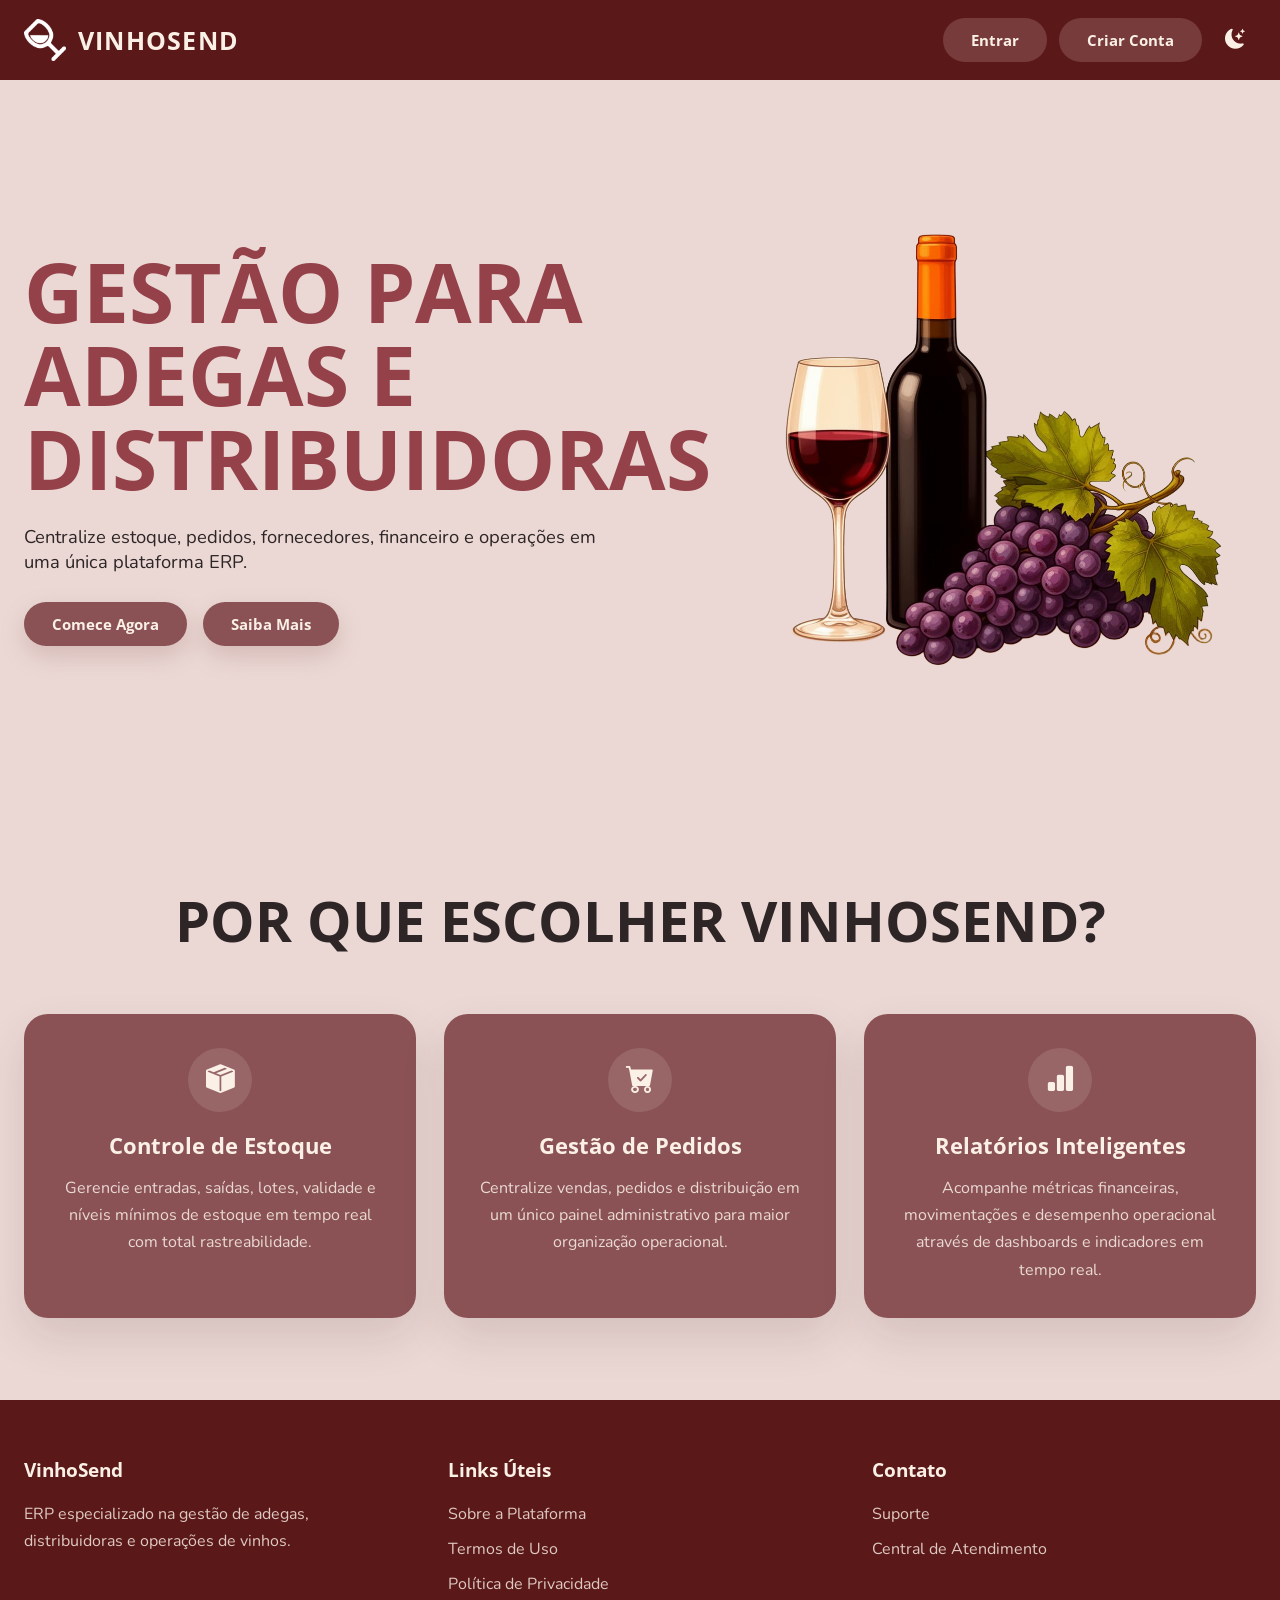
==== index.html @ 38fabe78 "revertendo alteracoes da atividade de git" ====
<!DOCTYPE html>
<html lang="pt-BR">
<head>
  <meta charset="UTF-8">
  <meta name="viewport" content="width=device-width, initial-scale=1.0">
  <title>VinhoSend</title>
  <meta name="description" content="VinhoSend — Controle estoque, pedidos, fornecedores e financeiro em uma única plataforma.">
  <meta name="author" content="VinhoSend">
  <link rel="preconnect" href="https://fonts.googleapis.com">
  <link rel="preconnect" href="https://fonts.gstatic.com" crossorigin>
  <link href="https://fonts.googleapis.com/css2?family=Nunito:wght@400;600;700&family=Open+Sans:wght@400;600;700&display=swap" rel="stylesheet">
  <link rel="stylesheet" href="https://cdn.jsdelivr.net/npm/bootstrap-icons@1.11.3/font/bootstrap-icons.min.css">
  <link rel="stylesheet" href="styles.css">
</head>
<body>
  <div class="site-shell">
    <nav class="navbar">
      <a href="index.html" class="brand" aria-label="VinhoSend">
        <img src="assets/logo-taca-branca.svg" alt="Logo VinhoSend" class="brand-logo">
        <span class="brand-text">VinhoSend</span>
      </a>

      <div class="nav-actions">
        <a href="login.php" class="pill-btn pill-secondary">Entrar</a>
        <a href="registro.php" class="pill-btn pill-secondary">Criar Conta</a>
        <button type="button" id="themeToggle" class="theme-toggle" aria-label="Alternar tema">
          <i class="bi bi-moon-stars-fill icon-moon"></i>
          <i class="bi bi-sun-fill icon-sun"></i>
        </button>
      </div>
    </nav>

    <main>
      <section class="hero-section">
        <div class="container hero-grid">
          <div class="hero-copy fade-in-up">
            <h1>Gestão para<br>Adegas e Distribuidoras</h1>
            <p>Centralize estoque, pedidos, fornecedores, financeiro e operações em uma única plataforma ERP.</p>
            <div class="hero-actions">
              <a href="registro.php" class="pill-btn pill-primary">Comece Agora</a>
              <a href="#features" class="pill-btn pill-primary">Saiba Mais</a>
            </div>
          </div>
          <div class="hero-image-wrap fade-in-up delay-1">
            <img src="assets/wine-hero.png" alt="Garrafa de vinho com taça e uvas" class="hero-image">
          </div>
        </div>
      </section>

      <section id="features" class="features-section">
        <div class="container">
          <h2>Por que escolher VinhoSend?</h2>
          <div class="features-grid">
            <article class="feature-card fade-in-up">
              <div class="feature-icon" aria-hidden="true"><i class="bi bi-box-seam-fill"></i></div>
              <h3>Controle de Estoque</h3>
              <p>Gerencie entradas, saídas, lotes, validade e níveis mínimos de estoque em tempo real com total rastreabilidade.</p>
            </article>
            <article class="feature-card fade-in-up delay-1">
              <div class="feature-icon" aria-hidden="true"><i class="bi bi-cart-check-fill"></i></div>
              <h3>Gestão de Pedidos</h3>
              <p>Centralize vendas, pedidos e distribuição em um único painel administrativo para maior organização operacional.</p>
            </article>
            <article class="feature-card fade-in-up delay-2">
              <div class="feature-icon" aria-hidden="true"><i class="bi bi-bar-chart-fill"></i></div>
              <h3>Relatórios Inteligentes</h3>
              <p>Acompanhe métricas financeiras, movimentações e desempenho operacional através de dashboards e indicadores em tempo real.</p>
            </article>
          </div>
        </div>
      </section>
    </main>

    <footer class="footer-main">
      <div class="container footer-grid">
        <div>
          <h3>VinhoSend</h3>
          <p>ERP especializado na gestão de adegas, distribuidoras e operações de vinhos.</p>
        </div>
        <div>
          <h3>Links Úteis</h3>
          <ul>
            <li><a href="index.html">Sobre a Plataforma</a></li>
            <li><a href="index.html">Termos de Uso</a></li>
            <li><a href="index.html">Política de Privacidade</a></li>
          </ul>
        </div>
        <div>
          <h3>Contato</h3>
          <ul>
            <li><a href="index.html">Suporte</a></li>
            <li><a href="index.html">Central de Atendimento</a></li>
          </ul>
        </div>
      </div>
    </footer>
  </div>

  <script src="script.js"></script>
</body>
</html>
---- styles.css ----
:root {
  --background: #ebd8d4;
  --foreground: #2d2526;
  --primary: #8a5254;
  --primary-foreground: #faf0e6;
  --secondary: #5b1819;
  --secondary-foreground: #faf0e6;
  --muted: #e0cac4;
  --muted-foreground: #69585a;
  --accent: #94414a;
  --border: #d8c0b9;
  --ring: rgba(138, 82, 84, 0.25);
  --shadow: 0 20px 45px rgba(58, 22, 24, 0.12);
  --shadow-soft: 0 10px 25px rgba(58, 22, 24, 0.08);
  --radius: 18px;
}

html.dark {
  --background: #2d2526;
  --foreground: #faf0e6;
  --primary: #9f595f;
  --primary-foreground: #faf0e6;
  --secondary: #4f1517;
  --secondary-foreground: #faf0e6;
  --muted: #3b3132;
  --muted-foreground: #cfbcb6;
  --accent: #b56069;
  --border: #4b3f40;
  --ring: rgba(181, 96, 105, 0.25);
  --shadow: 0 20px 45px rgba(0, 0, 0, 0.28);
  --shadow-soft: 0 10px 25px rgba(0, 0, 0, 0.16);
}

* { box-sizing: border-box; }
html { scroll-behavior: smooth; }
body {
  margin: 0;
  background: var(--background);
  color: var(--foreground);
  font-family: 'Nunito', sans-serif;
}

a { color: inherit; text-decoration: none; }
button, input { font: inherit; }
button { cursor: pointer; }
img { max-width: 100%; display: block; }

.site-shell {
  min-height: 100vh;
  display: flex;
  flex-direction: column;
}

.container {
  width: min(1280px, calc(100% - 48px));
  margin: 0 auto;
}

.navbar {
  background: var(--secondary);
  color: var(--secondary-foreground);
  padding: 18px 24px;
  display: flex;
  align-items: center;
  justify-content: space-between;
  gap: 20px;
}

.brand {
  display: inline-flex;
  align-items: center;
  gap: 12px;
}

.brand-logo {
  width: 42px;
  height: 42px;
  display: block;
  object-fit: contain;
  flex-shrink: 0;
}

.brand-text {
  font-family: 'Open Sans', sans-serif;
  font-weight: 700;
  font-size: 1.55rem;
  letter-spacing: 0.05em;
  text-transform: uppercase;
}

.nav-actions {
  display: flex;
  align-items: center;
  gap: 12px;
  flex-wrap: wrap;
}

.pill-btn {
  border: 0;
  border-radius: 999px;
  padding: 12px 28px;
  font-family: 'Open Sans', sans-serif;
  font-weight: 700;
  font-size: 0.95rem;
  transition: transform .2s ease, opacity .2s ease, background-color .2s ease, box-shadow .2s ease;
  display: inline-flex;
  align-items: center;
  justify-content: center;
  gap: 10px;
}

.pill-btn:hover { transform: translateY(-1px); }

.pill-primary {
  background: var(--primary);
  color: var(--primary-foreground);
  box-shadow: 0 10px 24px rgba(138, 82, 84, 0.22);
}

.pill-primary:hover { opacity: .93; }

.pill-secondary {
  background: rgba(138, 82, 84, 0.6);
  color: var(--secondary-foreground);
}

.pill-secondary:hover,
.pill-secondary.is-active { background: var(--primary); }

.theme-toggle {
  width: 42px;
  height: 42px;
  border-radius: 999px;
  border: 0;
  background: transparent;
  color: var(--secondary-foreground);
  display: inline-flex;
  align-items: center;
  justify-content: center;
  font-size: 1.15rem;
}

.theme-toggle i { font-size: 1.25rem; }
html:not(.dark) .icon-sun,
html.dark .icon-moon { display: none; }

.hero-section {
  min-height: 80vh;
  display: flex;
  align-items: center;
  padding: 56px 0 40px;
}

.hero-grid {
  display: grid;
  grid-template-columns: 1fr 1fr;
  gap: 32px;
  align-items: center;
}

.hero-copy h1,
.features-section h2,
.auth-card h1,
.footer-main h3 {
  font-family: 'Open Sans', sans-serif;
  font-weight: 700;
}

.hero-copy h1 {
  margin: 0 0 24px;
  font-size: clamp(2.8rem, 7vw, 5.1rem);
  line-height: 1.02;
  text-transform: uppercase;
  color: var(--accent);
}

.hero-copy p {
  margin: 0;
  font-size: 1.15rem;
  max-width: 580px;
}

.hero-actions {
  display: flex;
  gap: 16px;
  margin-top: 28px;
  flex-wrap: wrap;
}

.hero-image-wrap {
  display: flex;
  justify-content: center;
}

.hero-image {
  width: 100%;
  max-width: 540px;
  object-fit: contain;
}

.features-section { padding: 82px 0; }

.features-section h2 {
  margin: 0 0 56px;
  text-align: center;
  font-size: clamp(2rem, 5vw, 3.5rem);
  text-transform: uppercase;
}

.features-grid {
  display: grid;
  grid-template-columns: repeat(3, 1fr);
  gap: 28px;
}

.feature-card {
  background: var(--primary);
  color: var(--primary-foreground);
  border-radius: 24px;
  padding: 34px 28px;
  text-align: center;
  box-shadow: var(--shadow);
}

.feature-icon {
  width: 64px;
  height: 64px;
  margin: 0 auto 18px;
  border-radius: 50%;
  display: inline-flex;
  align-items: center;
  justify-content: center;
  background: rgba(250, 240, 230, 0.12);
}

.feature-icon i {
  font-size: 1.8rem;
  color: var(--primary-foreground);
}

.feature-card h3 {
  margin: 0 0 14px;
  font-family: 'Open Sans', sans-serif;
  font-size: 1.4rem;
}

.feature-card p {
  margin: 0;
  color: rgba(250, 240, 230, 0.86);
  line-height: 1.7;
}

.footer-main {
  margin-top: auto;
  background: var(--secondary);
  color: var(--secondary-foreground);
  padding: 56px 0;
}

.footer-grid {
  display: grid;
  grid-template-columns: repeat(3, 1fr);
  gap: 40px;
}

.footer-main h3 {
  margin: 0 0 18px;
  font-size: 1.2rem;
}

.footer-main p,
.footer-main li,
.footer-auth {
  color: rgba(250, 240, 230, 0.82);
  line-height: 1.7;
}

.footer-main ul {
  list-style: none;
  margin: 0;
  padding: 0;
}

.footer-main li + li { margin-top: 8px; }
.footer-main a:hover { color: #fff; }

.auth-main {
  flex: 1;
  display: flex;
  align-items: center;
  justify-content: center;
  padding: 64px 24px;
}

.auth-card {
  width: min(100%, 470px);
  background: transparent;
}

.auth-card h1 {
  margin: 0 0 10px;
  text-align: center;
  color: var(--accent);
  font-size: clamp(2.1rem, 5vw, 3rem);
}

.auth-card > p {
  margin: 0 0 34px;
  text-align: center;
  color: var(--muted-foreground);
}

.auth-form { display: grid; gap: 18px; }

.form-group { display: grid; gap: 8px; }

.form-group label {
  font-family: 'Open Sans', sans-serif;
  font-size: 0.92rem;
  font-weight: 700;
}

.form-group input {
  width: 100%;
  border: 1px solid var(--border);
  background: var(--muted);
  color: var(--foreground);
  border-radius: 14px;
  padding: 14px 16px;
  outline: none;
  transition: border-color .2s ease, box-shadow .2s ease;
}

.form-group input:focus {
  border-color: var(--primary);
  box-shadow: 0 0 0 4px var(--ring);
}

.password-wrap { position: relative; }
.password-wrap input { padding-right: 52px; }

.password-toggle {
  position: absolute;
  right: 12px;
  top: 50%;
  transform: translateY(-50%);
  width: 34px;
  height: 34px;
  border: 0;
  border-radius: 10px;
  background: transparent;
  color: var(--muted-foreground);
  display: inline-flex;
  align-items: center;
  justify-content: center;
}

.password-toggle i { font-size: 1.1rem; }
.submit-btn { width: 100%; margin-top: 6px; }

.auth-switch {
  margin-top: 22px;
  text-align: center;
  color: var(--muted-foreground);
}

.text-link {
  border: 0;
  background: transparent;
  color: var(--accent);
  font-weight: 700;
  padding: 0;
}

.footer-auth {
  background: var(--secondary);
  text-align: center;
  padding: 24px;
  font-size: 0.95rem;
}

.fade-in-up {
  opacity: 0;
  animation: fadeInUp .8s ease forwards;
}
.delay-1 { animation-delay: .12s; }
.delay-2 { animation-delay: .24s; }

@keyframes fadeInUp {
  from { opacity: 0; transform: translateY(18px); }
  to { opacity: 1; transform: translateY(0); }
}

@media (max-width: 980px) {
  .hero-grid,
  .features-grid,
  .footer-grid {
    grid-template-columns: 1fr;
  }

  .hero-copy { text-align: center; }
  .hero-copy p { margin: 0 auto; }
  .hero-actions { justify-content: center; }
}

@media (max-width: 680px) {
  .navbar {
    padding: 16px 18px;
    flex-direction: column;
    align-items: flex-start;
  }

  .nav-actions { width: 100%; }
  .nav-actions .pill-btn { flex: 1; }
  .container { width: min(100% - 32px, 1280px); }
  .hero-section { padding-top: 42px; }
  .features-section { padding: 62px 0; }
}


.alerta {
  padding: 12px 14px;
  border-radius: 14px;
  margin: 14px 0;
  font-weight: 700;
}
.alerta-sucesso {
  background: rgba(32, 130, 91, 0.15);
  color: #1d6d4d;
  border: 1px solid rgba(32, 130, 91, 0.30);
}
.alerta-erro {
  background: rgba(160, 38, 51, 0.14);
  color: #8f2230;
  border: 1px solid rgba(160, 38, 51, 0.28);
}
.painel-main {
  padding: 42px 0 70px;
  flex: 1;
}
.painel-header {
  display: flex;
  justify-content: space-between;
  align-items: flex-start;
  gap: 24px;
  margin-bottom: 28px;
}
.painel-header h1 {
  font-size: clamp(2rem, 4vw, 3.5rem);
  margin: 0 0 8px;
}
.eyebrow {
  color: var(--primary);
  font-weight: 800;
  text-transform: uppercase;
  letter-spacing: .08em;
  margin: 0 0 8px;
}
.painel-grid {
  display: grid;
  grid-template-columns: minmax(320px, 430px) 1fr;
  gap: 24px;
  align-items: start;
}
.painel-card {
  background: rgba(255, 255, 255, 0.35);
  border: 1px solid var(--border);
  border-radius: var(--radius);
  box-shadow: var(--shadow-soft);
  padding: 24px;
}
html.dark .painel-card {
  background: rgba(255, 255, 255, 0.04);
}
.painel-card h2 {
  margin-top: 0;
}
.form-row {
  display: grid;
  grid-template-columns: 1fr 1fr;
  gap: 14px;
}
select, textarea {
  width: 100%;
  border: 1px solid var(--border);
  border-radius: 14px;
  padding: 12px 14px;
  background: var(--background);
  color: var(--foreground);
  outline: none;
}
textarea {
  resize: vertical;
}
.table-wrap {
  width: 100%;
  overflow-x: auto;
}
.tabela-vinhos {
  width: 100%;
  border-collapse: collapse;
}
.tabela-vinhos th, .tabela-vinhos td {
  padding: 12px 10px;
  border-bottom: 1px solid var(--border);
  text-align: left;
  vertical-align: middle;
}
.tabela-vinhos th {
  color: var(--primary);
  font-weight: 800;
}
.acoes {
  display: flex;
  gap: 10px;
  align-items: center;
}
.acoes form {
  margin: 0;
}
.table-link, .table-danger {
  border: none;
  background: transparent;
  color: var(--primary);
  font-weight: 800;
  padding: 0;
}
.table-danger {
  color: #a02633;
}
.empty-state {
  border: 1px dashed var(--border);
  border-radius: 14px;
  padding: 18px;
  color: var(--muted-foreground);
}
@media (max-width: 900px) {
  .painel-header, .painel-grid {
    grid-template-columns: 1fr;
    display: grid;
  }
  .form-row {
    grid-template-columns: 1fr;
  }
}
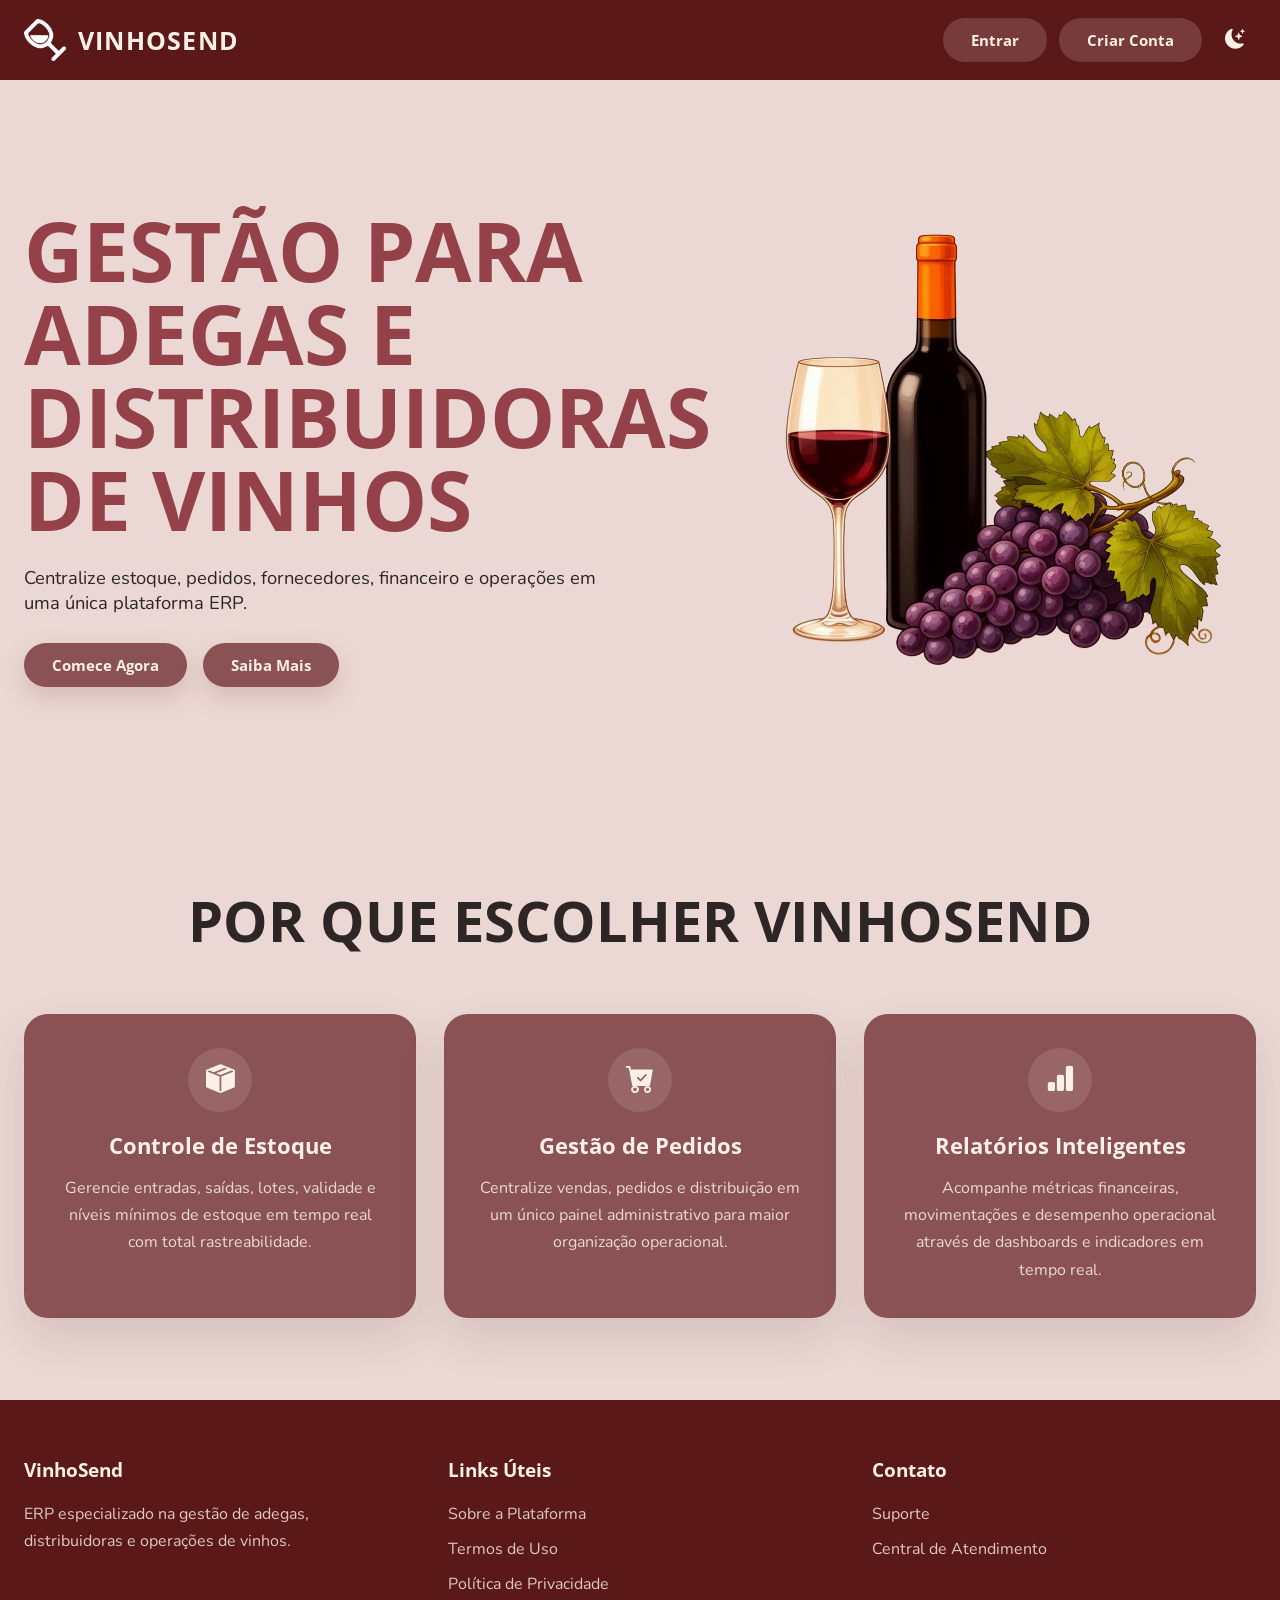
==== commit 7b88dab2: "alteracao local" ====
--- a/index.html
+++ b/index.html
@@ -3,7 +3,7 @@
 <head>
   <meta charset="UTF-8">
   <meta name="viewport" content="width=device-width, initial-scale=1.0">
-  <title>VinhoSend</title>
+  <title>Vinho Send</title>
   <meta name="description" content="VinhoSend — Controle estoque, pedidos, fornecedores e financeiro em uma única plataforma.">
   <meta name="author" content="VinhoSend">
   <link rel="preconnect" href="https://fonts.googleapis.com">
@@ -34,7 +34,7 @@
       <section class="hero-section">
         <div class="container hero-grid">
           <div class="hero-copy fade-in-up">
-            <h1>Gestão para<br>Adegas e Distribuidoras</h1>
+            <h1>Gestão para<br>Adegas e Distribuidoras de Vinhos</h1>
             <p>Centralize estoque, pedidos, fornecedores, financeiro e operações em uma única plataforma ERP.</p>
             <div class="hero-actions">
               <a href="registro.php" class="pill-btn pill-primary">Comece Agora</a>
@@ -49,7 +49,7 @@
 
       <section id="features" class="features-section">
         <div class="container">
-          <h2>Por que escolher VinhoSend?</h2>
+          <h2>Por que escolher VinhoSend</h2>
           <div class="features-grid">
             <article class="feature-card fade-in-up">
               <div class="feature-icon" aria-hidden="true"><i class="bi bi-box-seam-fill"></i></div>
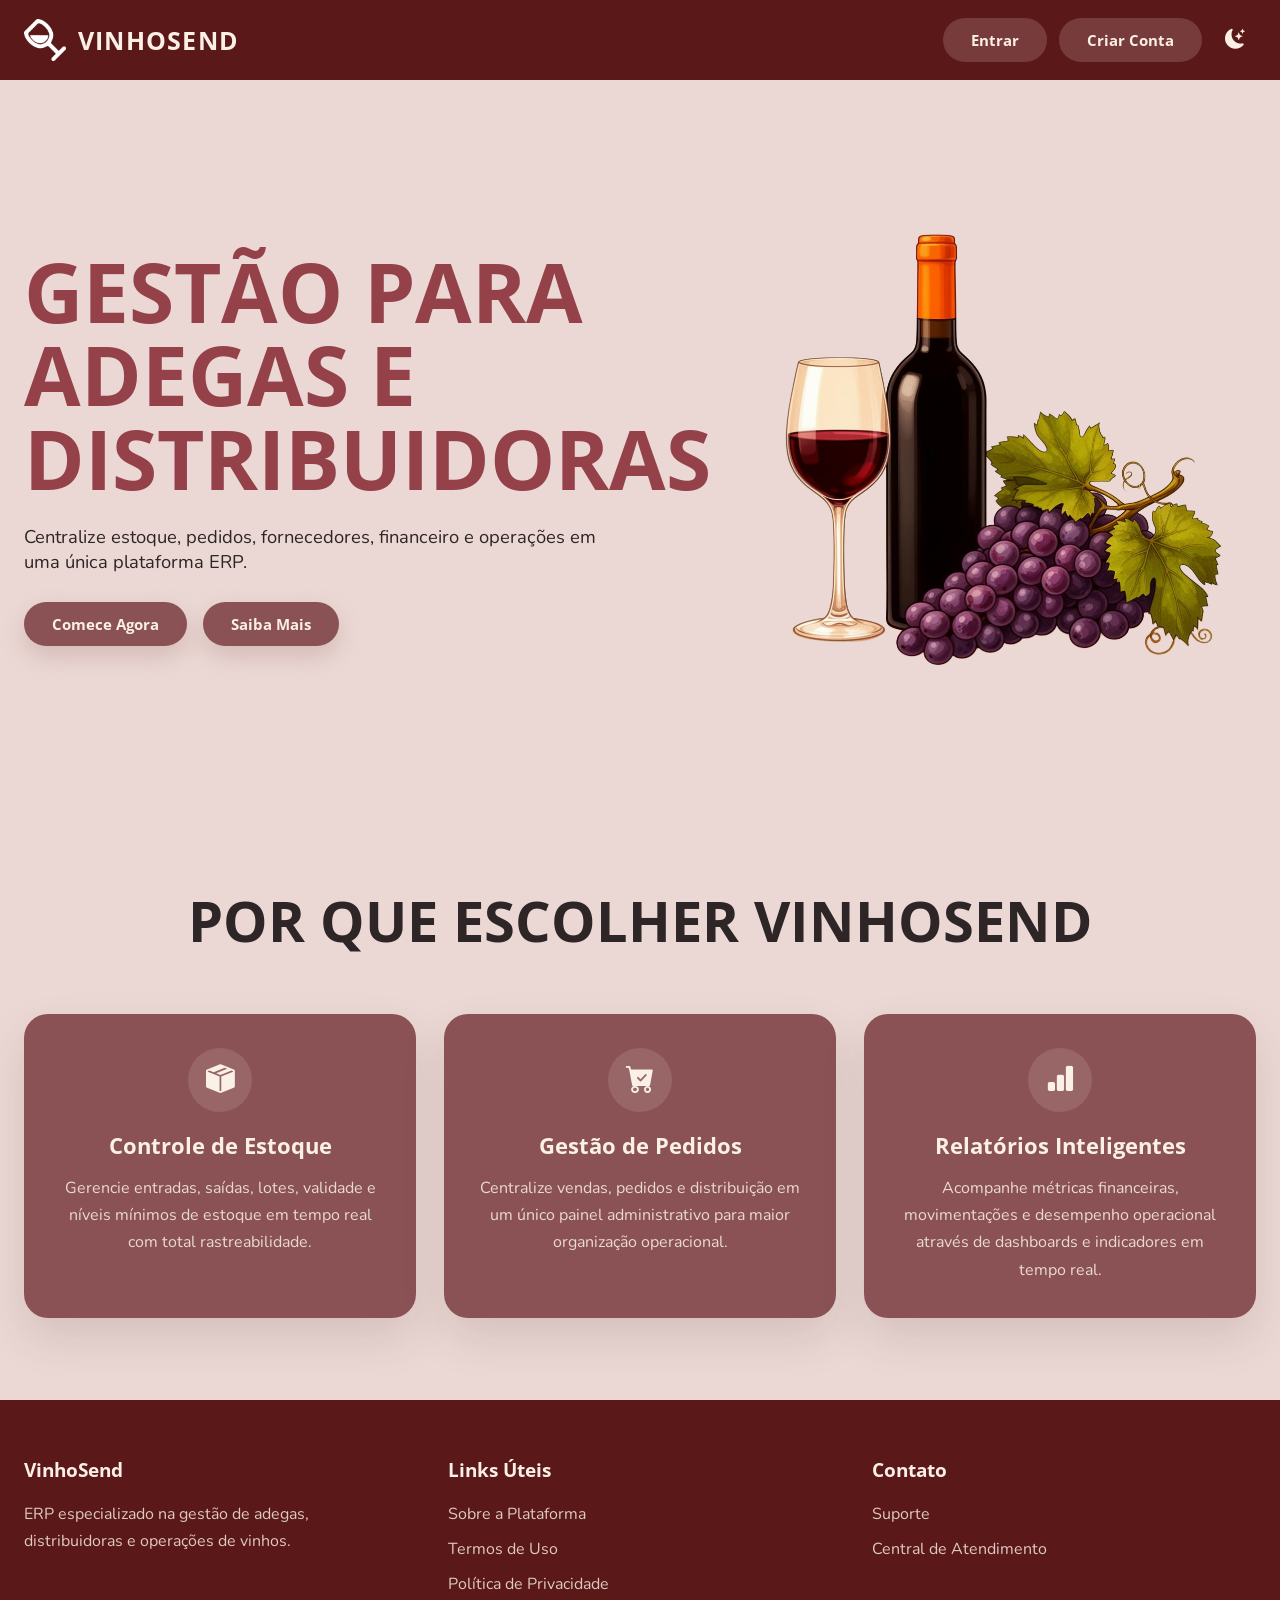
==== commit fbbdb6bc: "alteracao rebase" ====
--- a/index.html
+++ b/index.html
@@ -34,7 +34,7 @@
       <section class="hero-section">
         <div class="container hero-grid">
           <div class="hero-copy fade-in-up">
-            <h1>Gestão para<br>Adegas e Distribuidoras de Vinhos</h1>
+            <h1>Gestão para<br>Adegas e Distribuidoras</h1>
             <p>Centralize estoque, pedidos, fornecedores, financeiro e operações em uma única plataforma ERP.</p>
             <div class="hero-actions">
               <a href="registro.php" class="pill-btn pill-primary">Comece Agora</a>
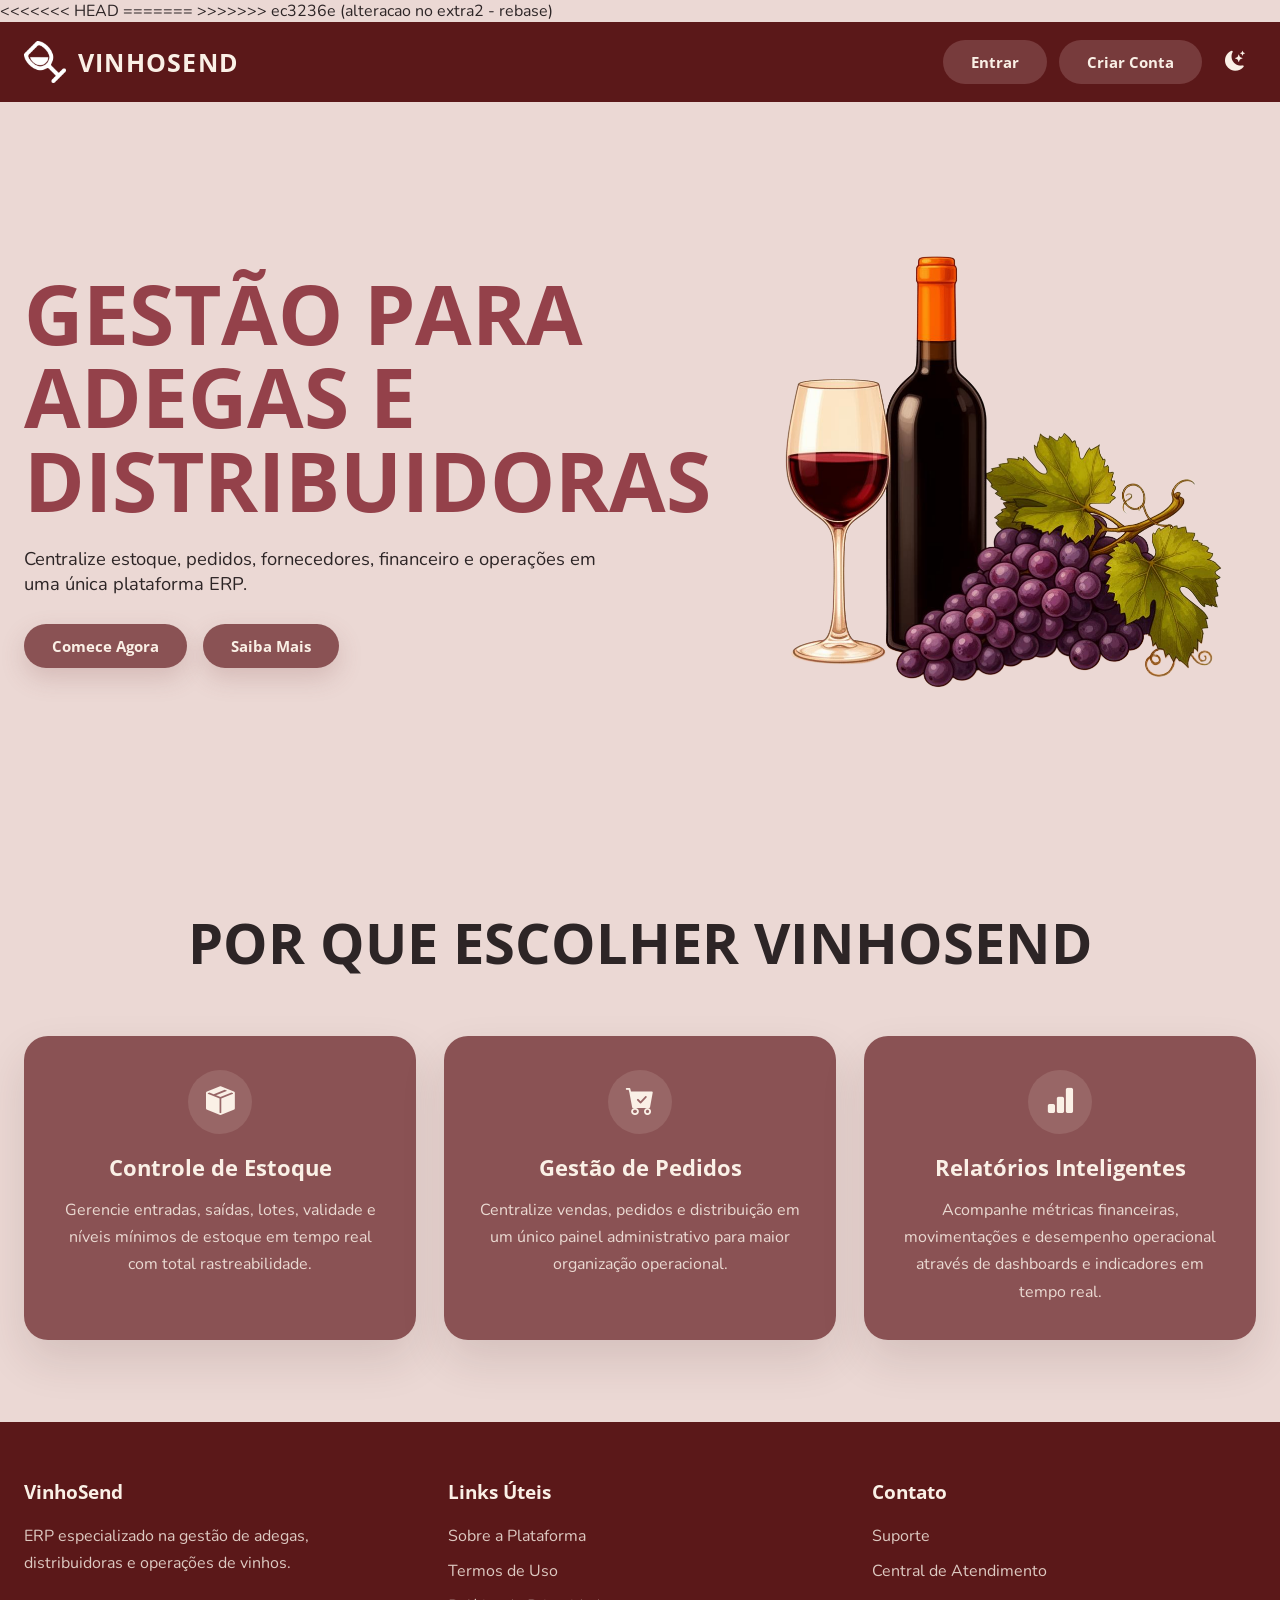
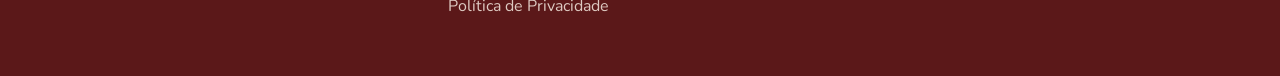
==== commit 8447586e: "alteracao no extra2 - rebase" ====
--- a/index.html
+++ b/index.html
@@ -3,7 +3,11 @@
 <head>
   <meta charset="UTF-8">
   <meta name="viewport" content="width=device-width, initial-scale=1.0">
-  <title>Vinho Send</title>
+<<<<<<< HEAD
+  <title>VinhoSend | Gerenciar Adegas</title>
+=======
+  <title>VinhoSend | Gerenciar Distribuidoras</title>
+>>>>>>> ec3236e (alteracao no extra2 - rebase)
   <meta name="description" content="VinhoSend — Controle estoque, pedidos, fornecedores e financeiro em uma única plataforma.">
   <meta name="author" content="VinhoSend">
   <link rel="preconnect" href="https://fonts.googleapis.com">
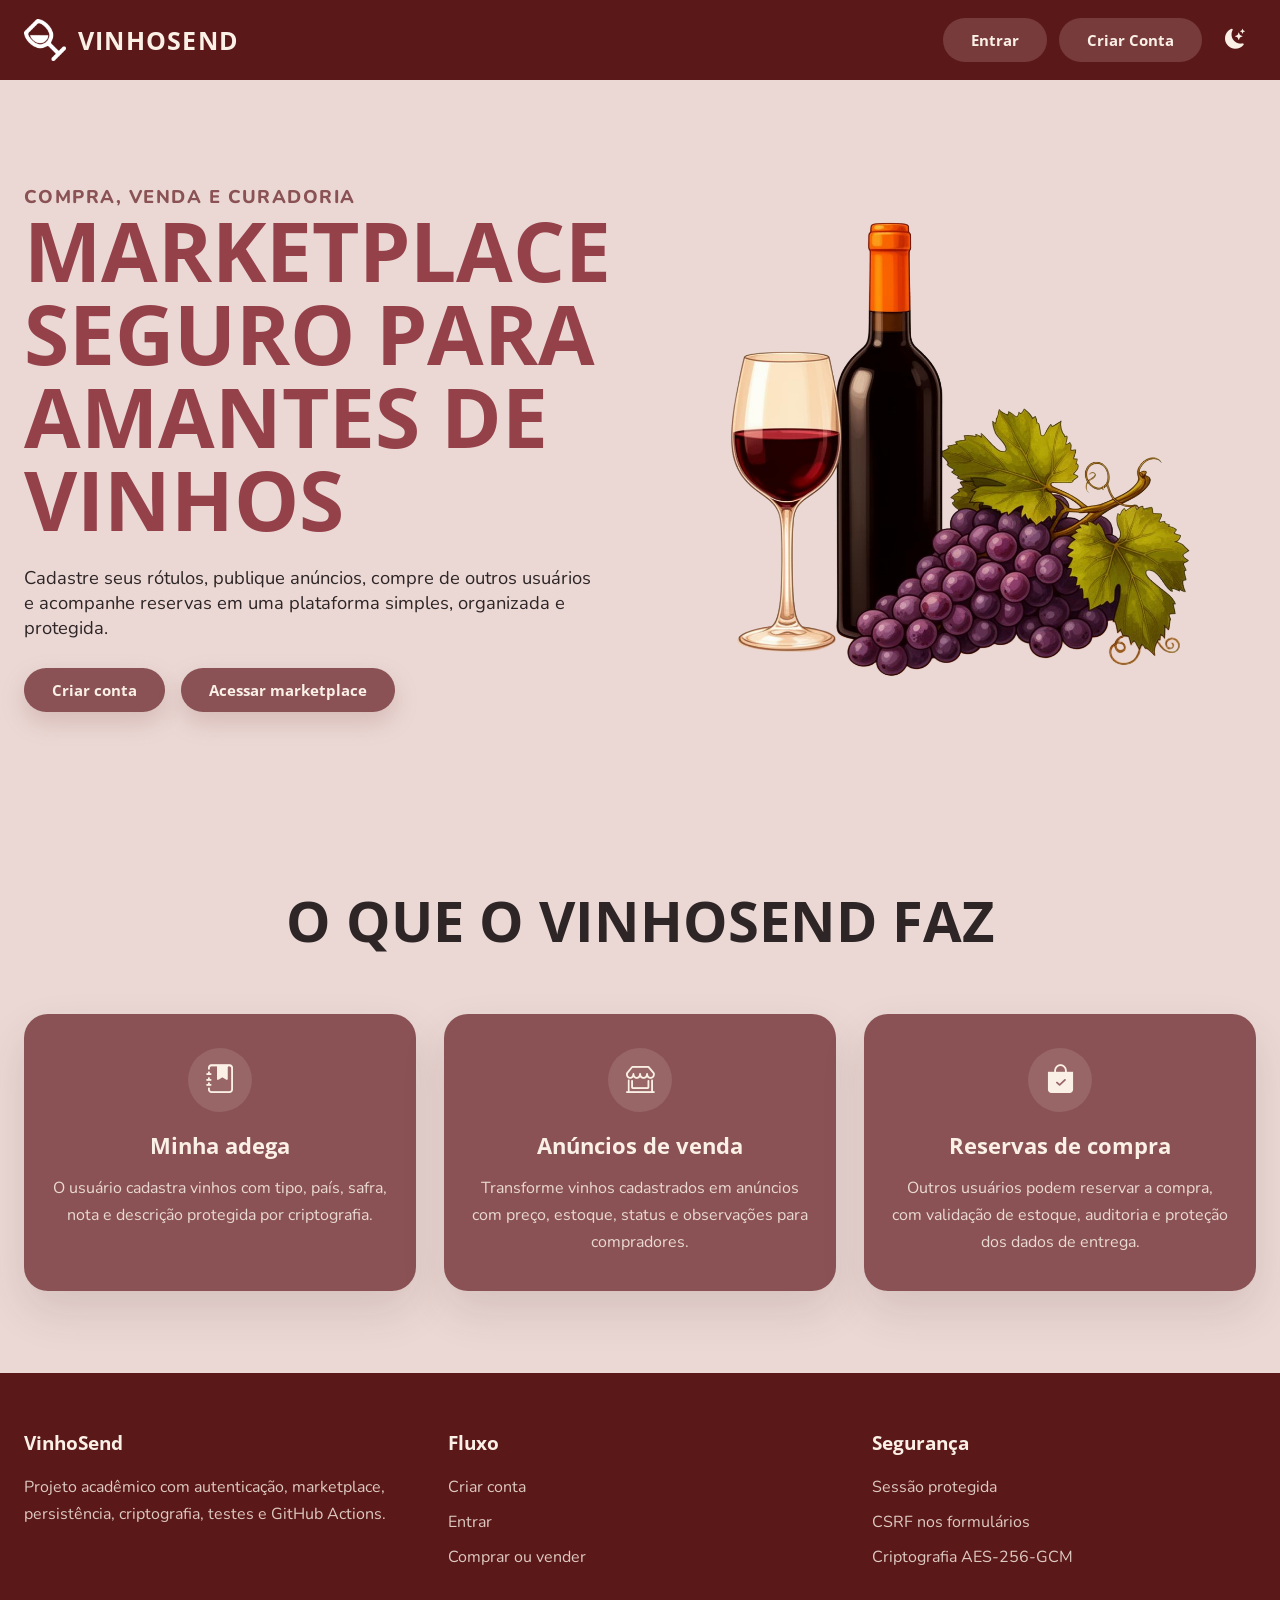
==== commit 8cefdf71: "#11 e #12, Ecommerce implementado" ====
--- a/index.html
+++ b/index.html
@@ -3,12 +3,8 @@
 <head>
   <meta charset="UTF-8">
   <meta name="viewport" content="width=device-width, initial-scale=1.0">
-<<<<<<< HEAD
-  <title>VinhoSend | Gerenciar Adegas</title>
-=======
-  <title>VinhoSend | Gerenciar Distribuidoras</title>
->>>>>>> ec3236e (alteracao no extra2 - rebase)
-  <meta name="description" content="VinhoSend — Controle estoque, pedidos, fornecedores e financeiro em uma única plataforma.">
+  <title>VinhoSend | Marketplace de Vinhos</title>
+  <meta name="description" content="VinhoSend — Marketplace seguro para cadastro, compra e venda de vinhos entre usuários.">
   <meta name="author" content="VinhoSend">
   <link rel="preconnect" href="https://fonts.googleapis.com">
   <link rel="preconnect" href="https://fonts.gstatic.com" crossorigin>
@@ -38,11 +34,12 @@
       <section class="hero-section">
         <div class="container hero-grid">
           <div class="hero-copy fade-in-up">
-            <h1>Gestão para<br>Adegas e Distribuidoras</h1>
-            <p>Centralize estoque, pedidos, fornecedores, financeiro e operações em uma única plataforma ERP.</p>
+            <p class="eyebrow">Compra, venda e curadoria</p>
+            <h1>Marketplace seguro para amantes de vinhos</h1>
+            <p>Cadastre seus rótulos, publique anúncios, compre de outros usuários e acompanhe reservas em uma plataforma simples, organizada e protegida.</p>
             <div class="hero-actions">
-              <a href="registro.php" class="pill-btn pill-primary">Comece Agora</a>
-              <a href="#features" class="pill-btn pill-primary">Saiba Mais</a>
+              <a href="registro.php" class="pill-btn pill-primary">Criar conta</a>
+              <a href="login.php" class="pill-btn pill-primary">Acessar marketplace</a>
             </div>
           </div>
           <div class="hero-image-wrap fade-in-up delay-1">
@@ -53,22 +50,22 @@
 
       <section id="features" class="features-section">
         <div class="container">
-          <h2>Por que escolher VinhoSend</h2>
+          <h2>O que o VinhoSend faz</h2>
           <div class="features-grid">
             <article class="feature-card fade-in-up">
-              <div class="feature-icon" aria-hidden="true"><i class="bi bi-box-seam-fill"></i></div>
-              <h3>Controle de Estoque</h3>
-              <p>Gerencie entradas, saídas, lotes, validade e níveis mínimos de estoque em tempo real com total rastreabilidade.</p>
+              <div class="feature-icon" aria-hidden="true"><i class="bi bi-journal-bookmark-fill"></i></div>
+              <h3>Minha adega</h3>
+              <p>O usuário cadastra vinhos com tipo, país, safra, nota e descrição protegida por criptografia.</p>
             </article>
             <article class="feature-card fade-in-up delay-1">
-              <div class="feature-icon" aria-hidden="true"><i class="bi bi-cart-check-fill"></i></div>
-              <h3>Gestão de Pedidos</h3>
-              <p>Centralize vendas, pedidos e distribuição em um único painel administrativo para maior organização operacional.</p>
+              <div class="feature-icon" aria-hidden="true"><i class="bi bi-shop-window"></i></div>
+              <h3>Anúncios de venda</h3>
+              <p>Transforme vinhos cadastrados em anúncios com preço, estoque, status e observações para compradores.</p>
             </article>
             <article class="feature-card fade-in-up delay-2">
-              <div class="feature-icon" aria-hidden="true"><i class="bi bi-bar-chart-fill"></i></div>
-              <h3>Relatórios Inteligentes</h3>
-              <p>Acompanhe métricas financeiras, movimentações e desempenho operacional através de dashboards e indicadores em tempo real.</p>
+              <div class="feature-icon" aria-hidden="true"><i class="bi bi-bag-check-fill"></i></div>
+              <h3>Reservas de compra</h3>
+              <p>Outros usuários podem reservar a compra, com validação de estoque, auditoria e proteção dos dados de entrega.</p>
             </article>
           </div>
         </div>
@@ -79,21 +76,22 @@
       <div class="container footer-grid">
         <div>
           <h3>VinhoSend</h3>
-          <p>ERP especializado na gestão de adegas, distribuidoras e operações de vinhos.</p>
+          <p>Projeto acadêmico com autenticação, marketplace, persistência, criptografia, testes e GitHub Actions.</p>
         </div>
         <div>
-          <h3>Links Úteis</h3>
+          <h3>Fluxo</h3>
           <ul>
-            <li><a href="index.html">Sobre a Plataforma</a></li>
-            <li><a href="index.html">Termos de Uso</a></li>
-            <li><a href="index.html">Política de Privacidade</a></li>
+            <li><a href="registro.php">Criar conta</a></li>
+            <li><a href="login.php">Entrar</a></li>
+            <li><a href="login.php">Comprar ou vender</a></li>
           </ul>
         </div>
         <div>
-          <h3>Contato</h3>
+          <h3>Segurança</h3>
           <ul>
-            <li><a href="index.html">Suporte</a></li>
-            <li><a href="index.html">Central de Atendimento</a></li>
+            <li><a href="login.php">Sessão protegida</a></li>
+            <li><a href="login.php">CSRF nos formulários</a></li>
+            <li><a href="login.php">Criptografia AES-256-GCM</a></li>
           </ul>
         </div>
       </div>
--- a/styles.css
+++ b/styles.css
@@ -543,3 +543,66 @@
     grid-template-columns: 1fr;
   }
 }
+
+.market-grid {
+  display: grid;
+  grid-template-columns: repeat(auto-fit, minmax(280px, 1fr));
+  gap: 18px;
+}
+.market-card {
+  border: 1px solid var(--border);
+  border-radius: 20px;
+  padding: 20px;
+  background: rgba(255, 255, 255, 0.38);
+  box-shadow: var(--shadow-soft);
+}
+html.dark .market-card {
+  background: rgba(255, 255, 255, 0.05);
+}
+.market-card h2 {
+  margin: 12px 0 6px;
+  font-size: 1.25rem;
+}
+.market-card-top {
+  display: flex;
+  justify-content: space-between;
+  gap: 12px;
+  align-items: center;
+}
+.market-card-top strong {
+  color: var(--primary);
+  white-space: nowrap;
+}
+.tag-vinho, .status-chip {
+  display: inline-flex;
+  align-items: center;
+  border-radius: 999px;
+  border: 1px solid var(--border);
+  padding: 5px 10px;
+  font-size: .82rem;
+  font-weight: 800;
+}
+.market-meta, .market-seller {
+  color: var(--muted-foreground);
+  font-weight: 700;
+}
+.buy-form {
+  display: grid;
+  gap: 12px;
+  margin-top: 16px;
+}
+.status-ativo { color: #1b7b3a; }
+.status-pausado { color: #a06400; }
+.status-vendido, .status-cancelada { color: #a02633; }
+.status-reservada { color: var(--primary); }
+.status-concluida { color: #1b7b3a; }
+@media (max-width: 720px) {
+  .nav-actions {
+    flex-wrap: wrap;
+    justify-content: flex-end;
+  }
+  .market-card-top {
+    align-items: flex-start;
+    flex-direction: column;
+  }
+}
